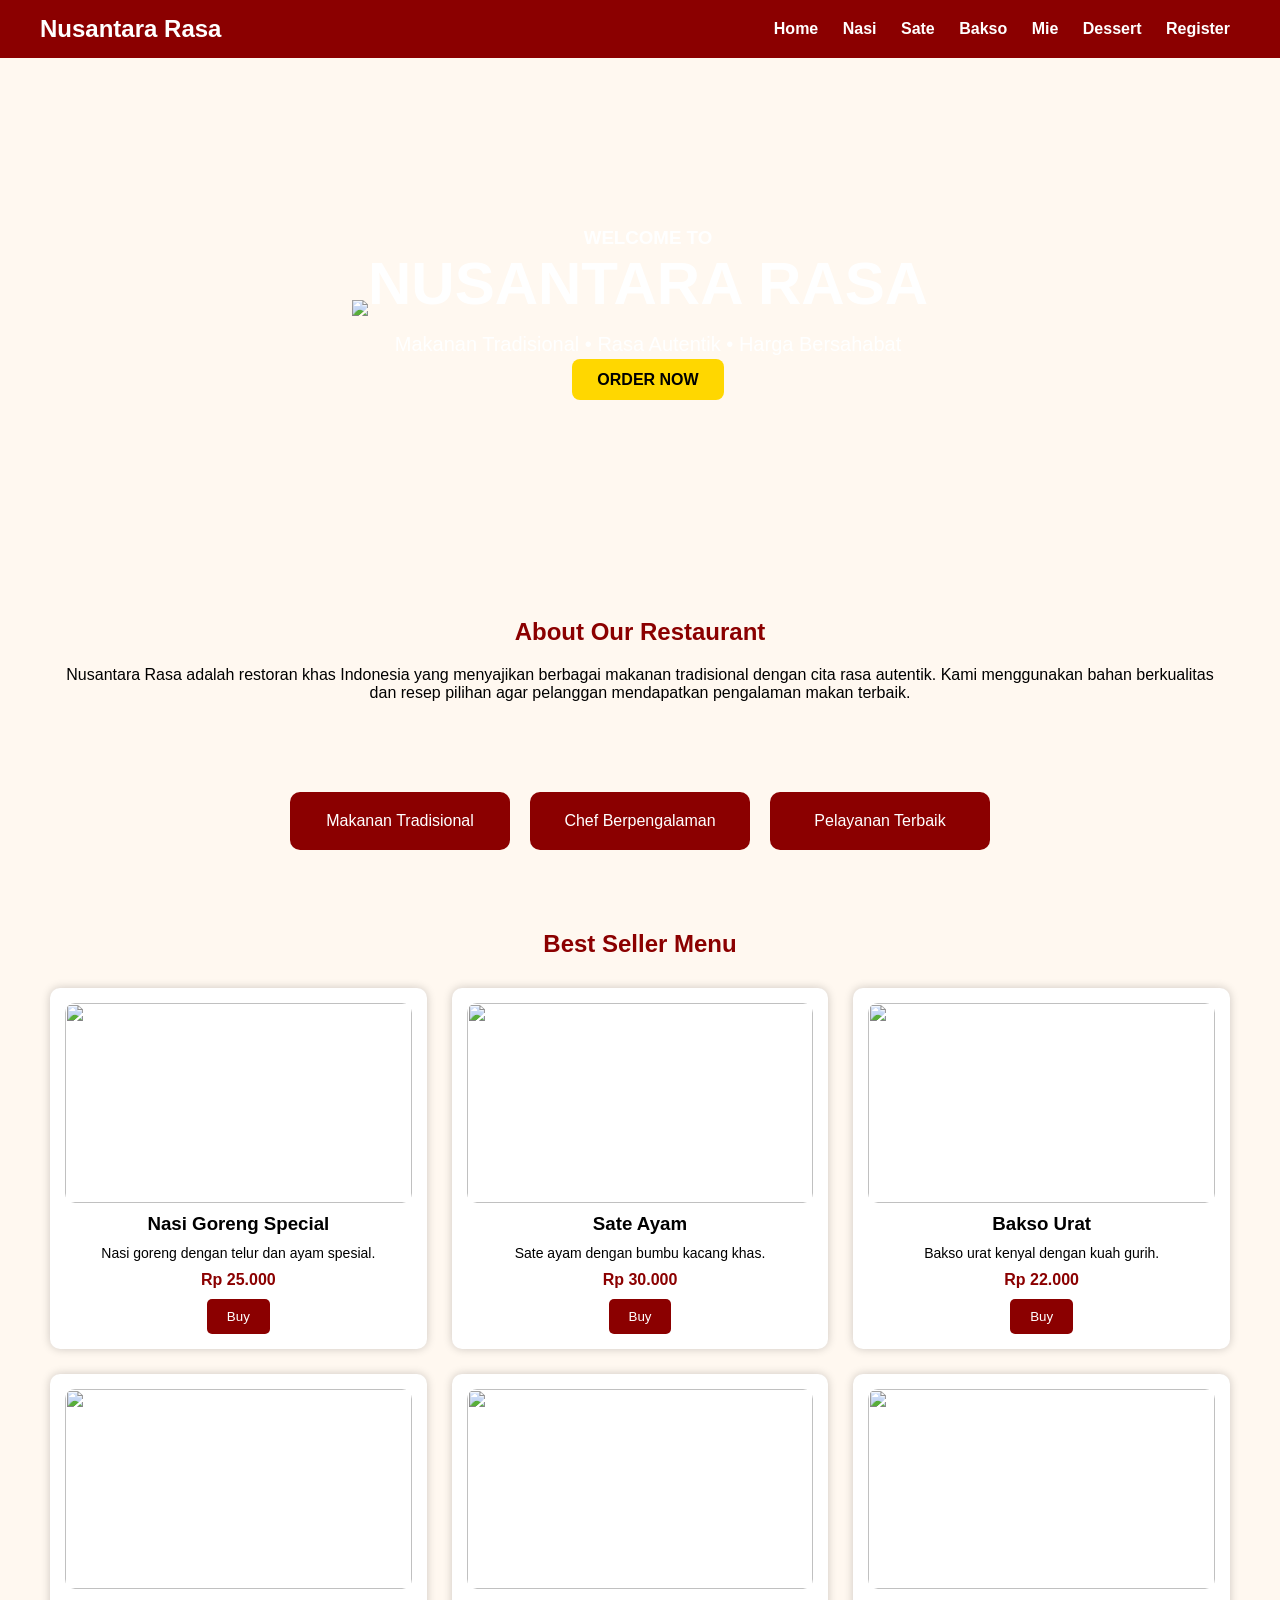
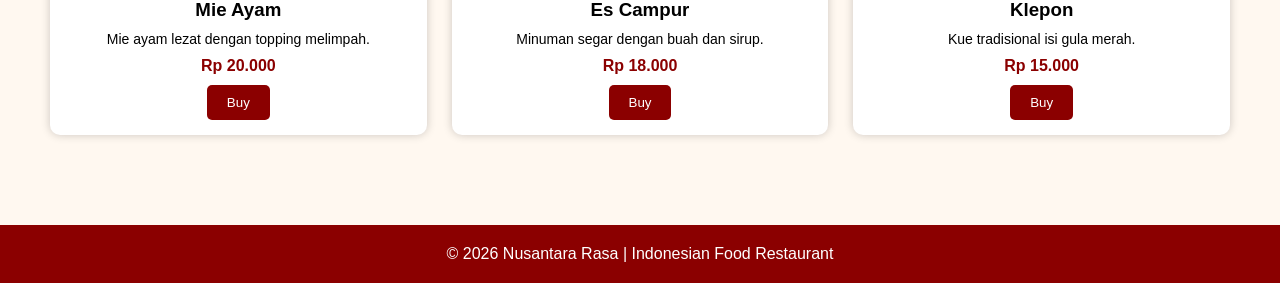
==== index.html @ 4ccc69f5 "Add files via upload" ====
<html>
<head>
<title>Nusantara Rasa</title>
<link rel="stylesheet" href="style.css">
</head>

<body>

<!-- HEADER -->
<header class="navbar">
  <h2>Nusantara Rasa</h2>

  <nav>
    <a href="home.html">Home</a>

    <div class="dropdown">
      <a href="#">Nasi </a>
      <div class="dropdown-content">
        <a href="nasi_goreng.html">Nasi Goreng</a>
        <a href="nasi_liwet.html">Nasi Liwet</a>
      </div>
    </div>

    <div class="dropdown">
      <a href="#">Sate </a>
      <div class="dropdown-content">
        <a href="sate_ayam.html">Sate Ayam</a>
        <a href="sate_kambing.html">Sate Kambing</a>
      </div>
    </div>

    <div class="dropdown">
      <a href="#">Bakso </a>
      <div class="dropdown-content">
        <a href="bakso_urat.html">Bakso Urat</a>
        <a href="bakso_mercon.html">Bakso Mercon</a>
      </div>
    </div>

    <div class="dropdown">
      <a href="#">Mie </a>
      <div class="dropdown-content">
        <a href="mie_ayam.html">Mie Ayam</a>
        <a href="mie_goreng.html">Mie Goreng</a>
      </div>
    </div>

    <div class="dropdown">
      <a href="#">Dessert </a>
      <div class="dropdown-content">
        <a href="es_campur.html">Es Campur</a>
        <a href="klepon.html">Klepon</a>
      </div>
    </div>

    <a href="register.html">Register</a>
  </nav>
</header>

<!-- HERO -->
<section class="hero">
<img src="banner.png">
  <div class="hero-text">
    <h3>WELCOME TO</h3>
    <h1>NUSANTARA RASA</h1>
  <p>Makanan Tradisional • Rasa Autentik • Harga Bersahabat</p>
    <a href="nasi_goreng.html" class="btn">ORDER NOW</a>
  </div>
</section>

<!-- ABOUT -->
<section class="about">
  <h2>About Our Restaurant</h2>
  <p>
    Nusantara Rasa adalah restoran khas Indonesia yang menyajikan berbagai
    makanan tradisional dengan cita rasa autentik. Kami menggunakan bahan
    berkualitas dan resep pilihan agar pelanggan mendapatkan pengalaman
    makan terbaik.
  </p>
</section>

<!-- FEATURE -->
<section class="feature">
  <div class="feature-box"> Makanan Tradisional</div>
  <div class="feature-box"> Chef Berpengalaman</div>
  <div class="feature-box"> Pelayanan Terbaik</div>
</section>

<!-- PRODUCT -->
<section class="menu">
  <h2>Best Seller Menu</h2>

  <div class="menu-container">

    <div class="card">
      <img src="nasgorspe.jpg">
      <h3>Nasi Goreng Special</h3>
      <p>Nasi goreng dengan telur dan ayam spesial.</p>
      <h4>Rp 25.000</h4>
      <button>Buy</button>
    </div>

    <div class="card">
      <img src="satyam.jpg">
      <h3>Sate Ayam</h3>
      <p>Sate ayam dengan bumbu kacang khas.</p>
      <h4>Rp 30.000</h4>
      <button>Buy</button>
    </div>

    <div class="card">
      <img src="bakrat.jpg">
      <h3>Bakso Urat</h3>
      <p>Bakso urat kenyal dengan kuah gurih.</p>
      <h4>Rp 22.000</h4>
      <button>Buy</button>
    </div>

    <div class="card">
      <img src="miyam.jpg">
      <h3>Mie Ayam</h3>
      <p>Mie ayam lezat dengan topping melimpah.</p>
      <h4>Rp 20.000</h4>
      <button>Buy</button>
    </div>

    <div class="card">
      <img src="escam.jpg">
      <h3>Es Campur</h3>
      <p>Minuman segar dengan buah dan sirup.</p>
      <h4>Rp 18.000</h4>
      <button>Buy</button>
    </div>

    <div class="card">
      <img src="klepon.jpg">
      <h3>Klepon</h3>
      <p>Kue tradisional isi gula merah.</p>
      <h4>Rp 15.000</h4>
      <button>Buy</button>
    </div>

  </div>
</section>

<!-- FOOTER -->
<footer>
  © 2026 Nusantara Rasa | Indonesian Food Restaurant
</footer>

</body>
<script>

let buttons = document.querySelectorAll("button");

buttons.forEach(function(btn){
  btn.addEventListener("click", function(){
    alert("Produk berhasil ditambahkan ke cart!");
  });
});

</script>
</html>
---- style.css ----
*{
  margin:0;
  padding:0;
  box-sizing:border-box;
  font-family:Arial;
}

body{
  background:#fff8f0;
}

.hero{
  background:url('banner.png');
  background-size:cover;
  background-position:center;
}

/* NAVBAR */
.navbar{
  background:#8b0000;
  padding:15px 40px;
  display:flex;
  justify-content:space-between;
  align-items:center;
}

.navbar h2{
  color:white;
}

nav a{
  color:white;
  text-decoration:none;
  margin:0 10px;
  font-weight:bold;
}

.dropdown{
  position:relative;
  display:inline-block;
}

.dropdown-content{
  display:none;
  position:absolute;
  background:white;
  min-width:160px;
}

.dropdown-content a{
  color:black;
  padding:12px;
  display:block;
}

.dropdown:hover .dropdown-content{
  display:block;
}

/* HERO */
.hero{
  height:500px;
  background:url('banner.png');
  background-size:cover;
  background-position:center;
  display:flex;
  justify-content:center;
  align-items:center;
  text-align:center;
  color:white;
}

.hero-text h1{
  font-size:60px;
}

.hero-text p{
  margin:15px 0;
  font-size:20px;
}

.btn{
  background:gold;
  padding:12px 25px;
  color:black;
  text-decoration:none;
  border-radius:8px;
  font-weight:bold;
}

/* ABOUT */
.about{
  padding:60px;
  text-align:center;
}

.about h2{
  margin-bottom:20px;
  color:#8b0000;
}

/* FEATURE */
.feature{
  display:flex;
  justify-content:center;
  gap:20px;
  padding:30px;
}

.feature-box{
  background:#8b0000;
  color:white;
  padding:20px;
  border-radius:10px;
  width:220px;
  text-align:center;
}

/* MENU */
.menu{
  padding:50px;
  text-align:center;
}

.menu h2{
  margin-bottom:30px;
  color:#8b0000;
}

.menu-container{
  display:grid;
  grid-template-columns:repeat(3,1fr);
  gap:25px;
}

.card{
  background:white;
  padding:15px;
  border-radius:10px;
  box-shadow:0 0 10px rgba(0,0,0,0.2);
}

.card img{
  width:100%;
  height:200px;
  object-fit:cover;
  border-radius:10px;
}

.card h3{
  margin:10px 0;
}

.card p{
  font-size:14px;
  margin-bottom:10px;
}

.card h4{
  color:#8b0000;
  margin-bottom:10px;
}

.card button{
  background:#8b0000;
  color:white;
  border:none;
  padding:10px 20px;
  border-radius:5px;
  cursor:pointer;
}

/* FOOTER */
footer{
  background:#8b0000;
  color:white;
  text-align:center;
  padding:20px;
  margin-top:40px;
}
.register-section{
  display:flex;
  justify-content:center;
  align-items:center;
  padding:60px;
}

.register-box{
  background:white;
  width:400px;
  padding:40px;
  border-radius:15px;
  box-shadow:0 0 10px rgba(0,0,0,0.2);
}

.register-box h1{
  text-align:center;
  margin-bottom:10px;
  color:#8b0000;
}

.register-box p{
  text-align:center;
  margin-bottom:25px;
}

.register-box form{
  display:flex;
  flex-direction:column;
}

.register-box label{
  margin-top:10px;
  margin-bottom:5px;
  font-weight:bold;
}

.register-box input{
  padding:12px;
  border:1px solid #ccc;
  border-radius:8px;
}

.register-box button{
  margin-top:20px;
  padding:12px;
  background:#8b0000;
  color:white;
  border:none;
  border-radius:8px;
  cursor:pointer;
  font-size:16px;
}
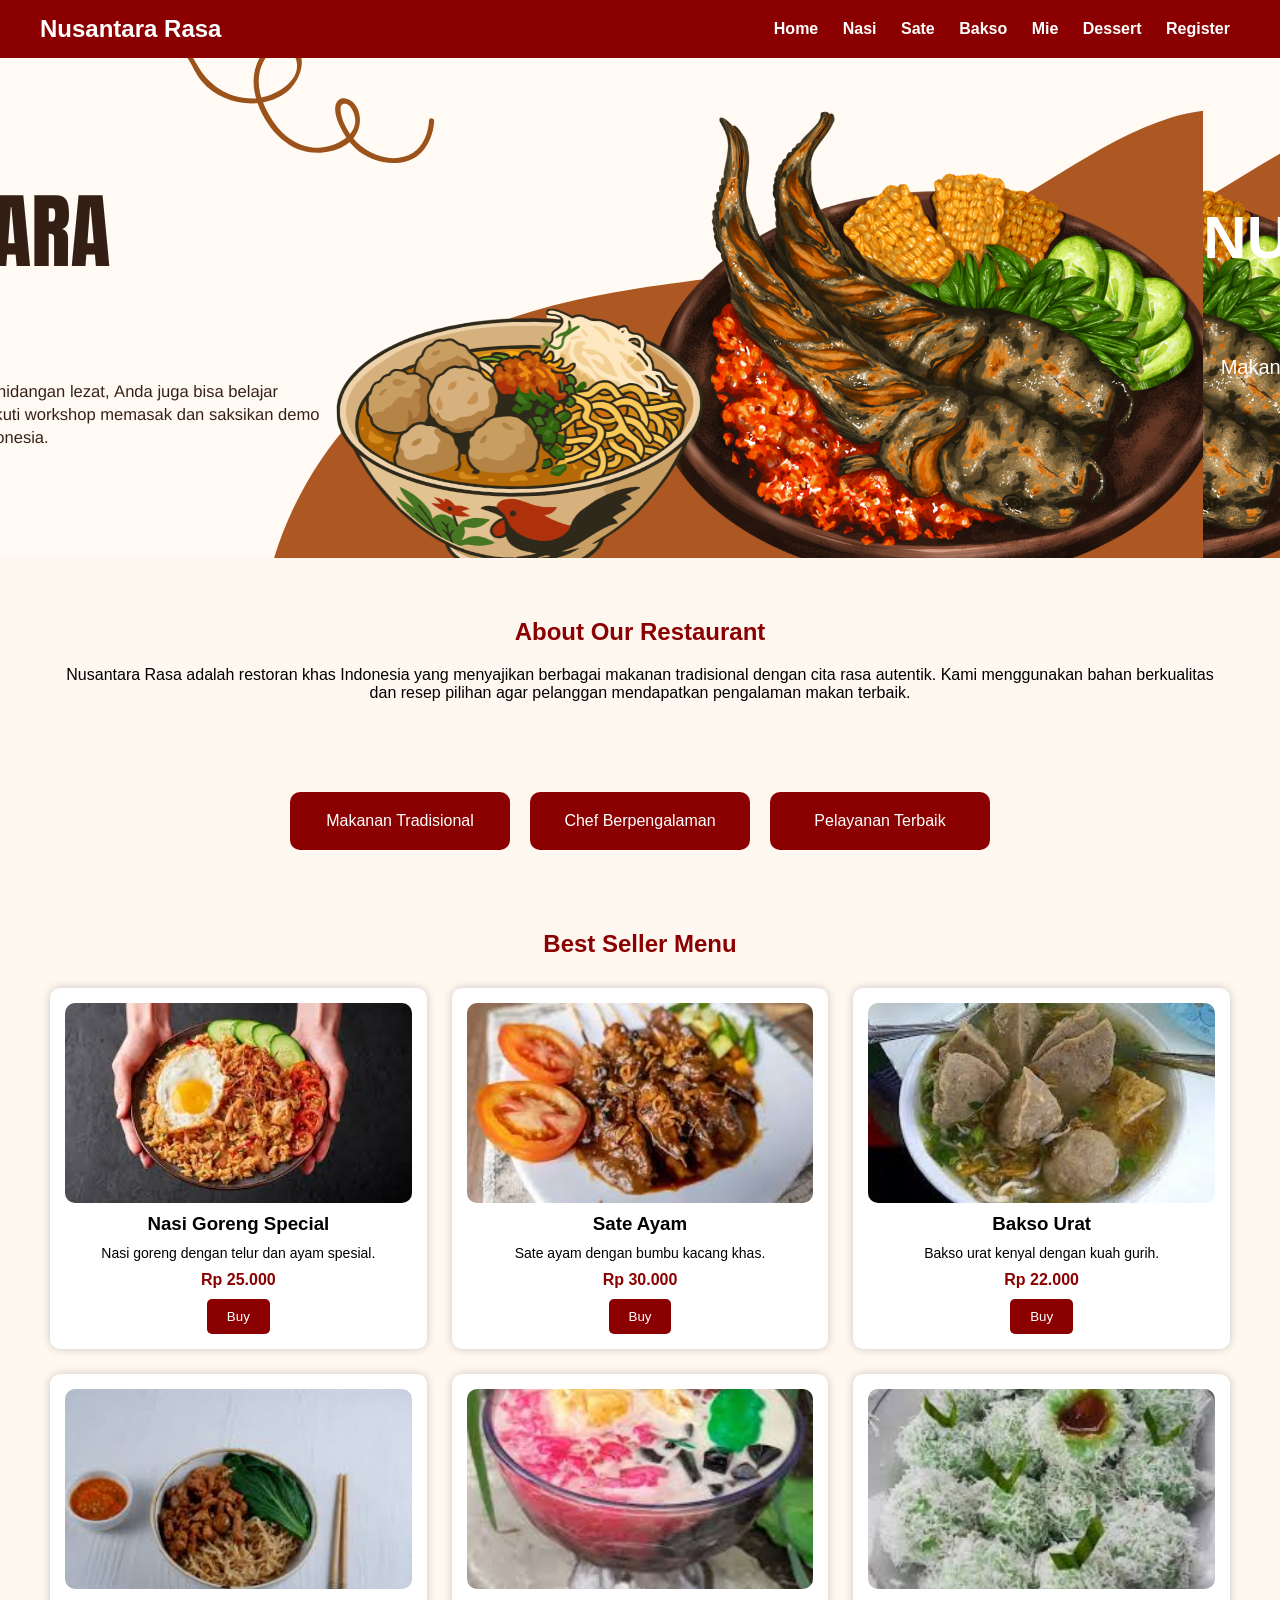
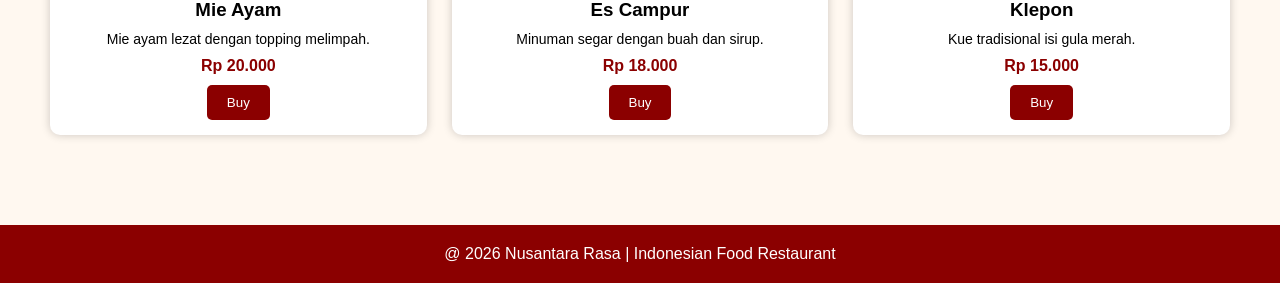
==== commit a2223d05: "Update index.html" ====
--- a/index.html
+++ b/index.html
@@ -145,7 +145,7 @@
 
 <!-- FOOTER -->
 <footer>
-  © 2026 Nusantara Rasa | Indonesian Food Restaurant
+  @ 2026 Nusantara Rasa | Indonesian Food Restaurant
 </footer>
 
 </body>
@@ -160,4 +160,4 @@
 });
 
 </script>
-</html>+</html>
